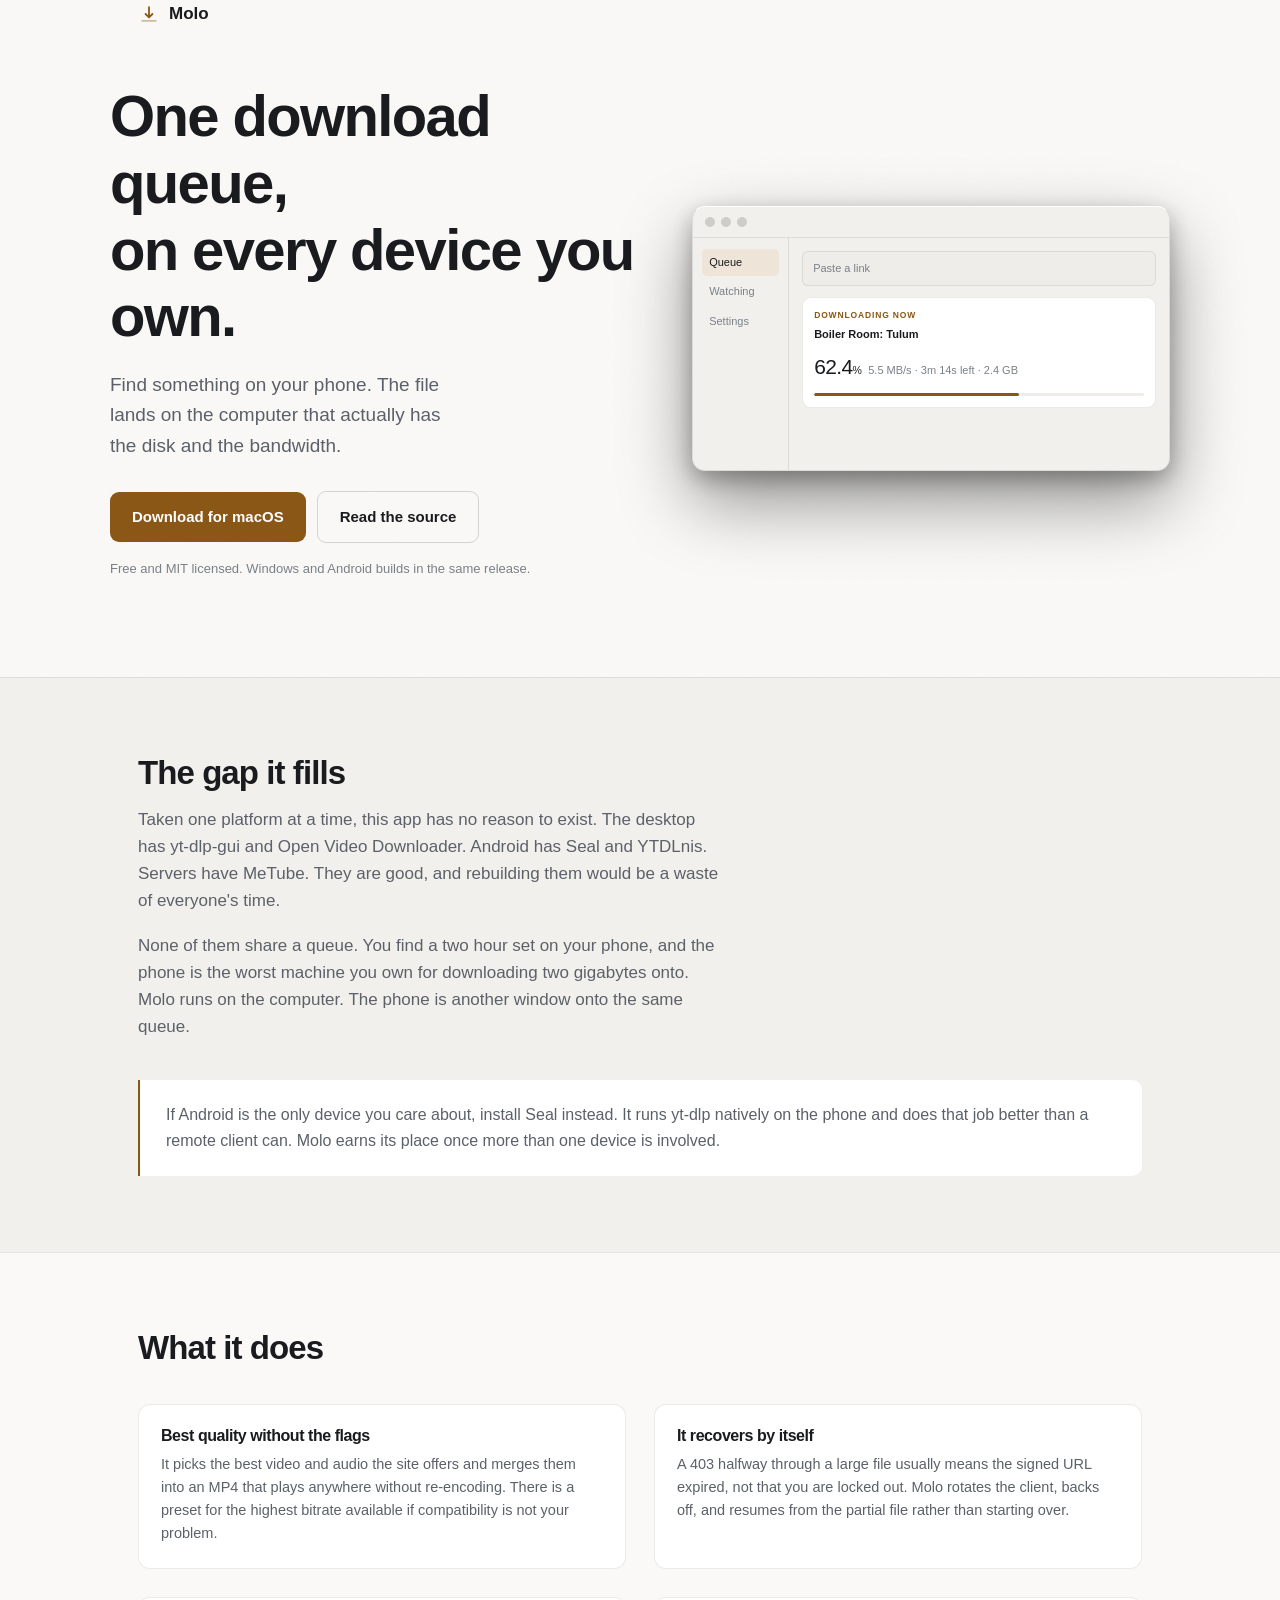
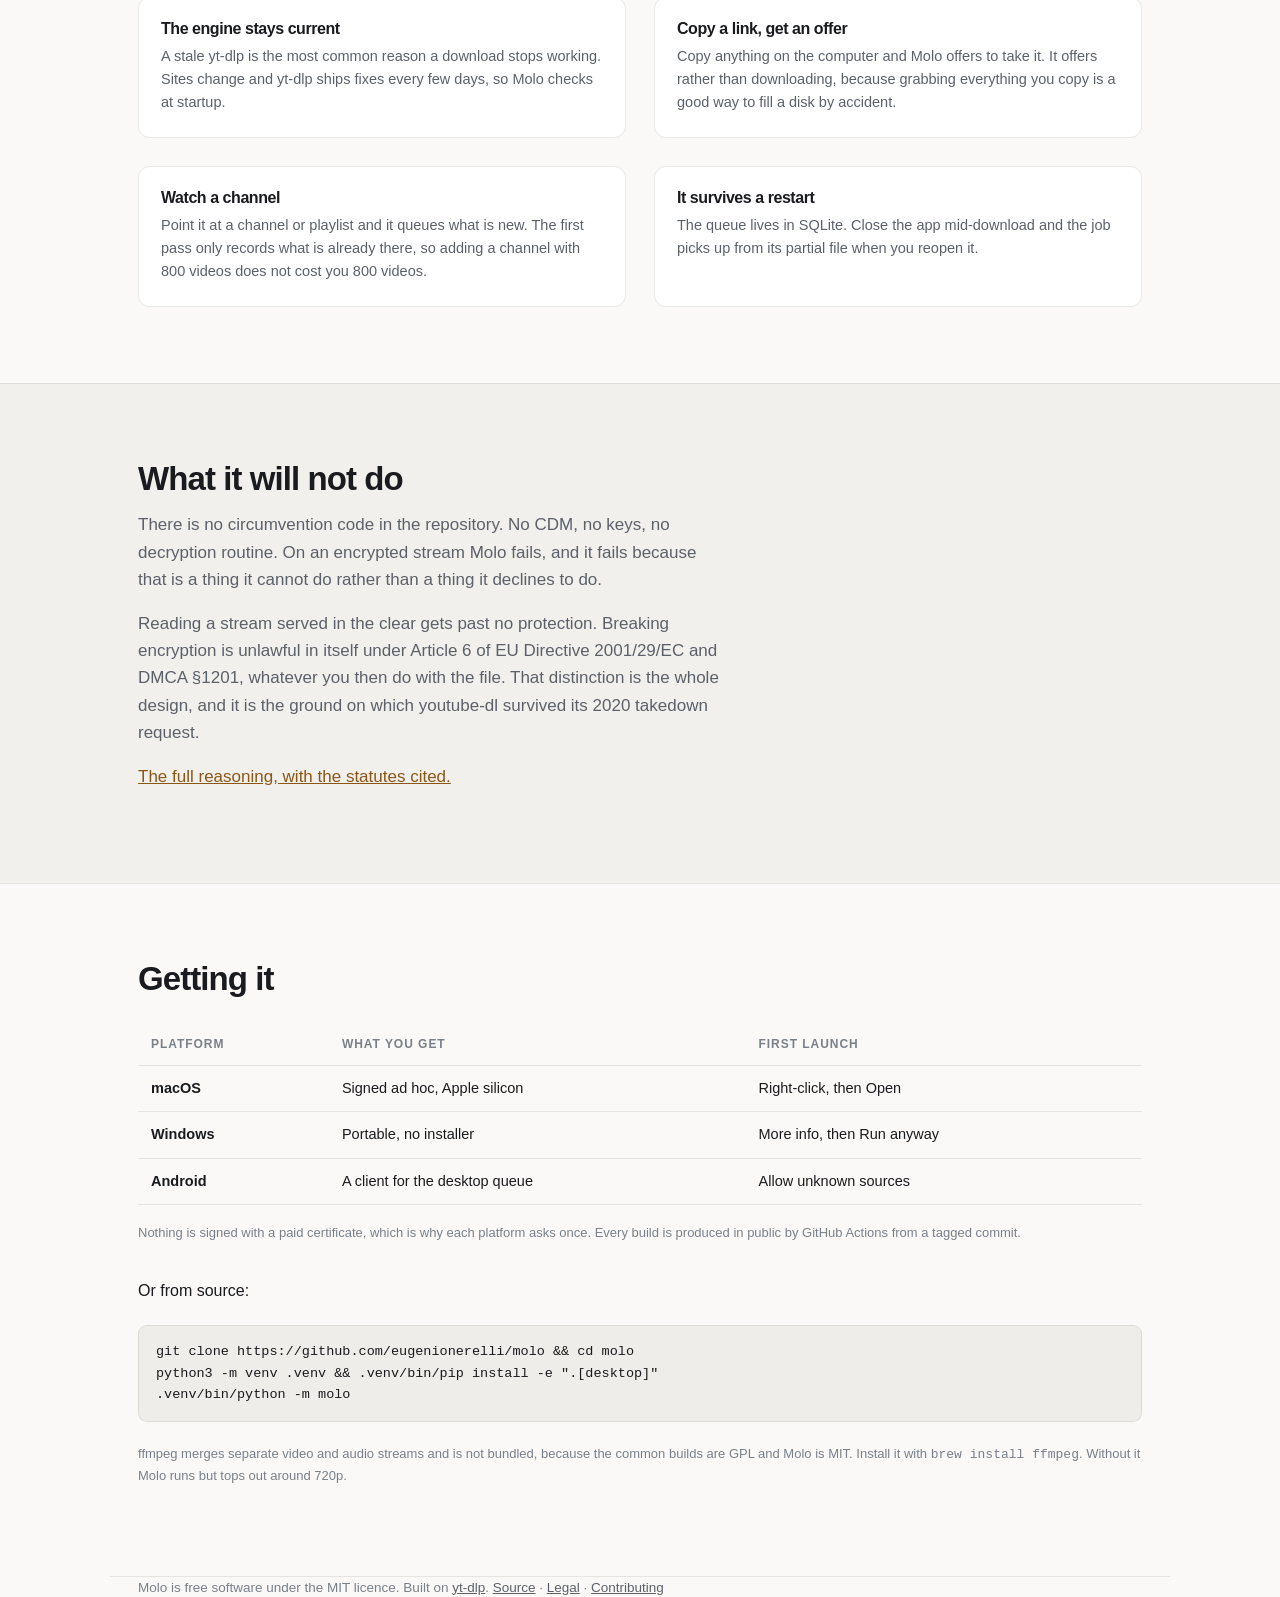
==== docs/index.html @ 7cc469b5 "v0.2.0: English first, a real interface, and the ffmpeg bug The reported bug had two halves. ffmpeg " ====
<!DOCTYPE html>
<html lang="en">
<head>
<meta charset="utf-8">
<meta name="viewport" content="width=device-width, initial-scale=1">
<title>Molo: one download queue, on every device you own</title>
<meta name="description" content="A local interface for yt-dlp. Paste a link on your phone, the file lands on the computer with the disk and the bandwidth. Open source, macOS, Windows and Android.">
<meta property="og:title" content="Molo">
<meta property="og:description" content="One download queue, on every device you own.">
<meta property="og:type" content="website">
<link rel="icon" href="../molo/web/icons/icon-192.png">
<style>
:root {
  --bg: #16171A; --panel: #1E2023; --card: #26282C; --sunken: #131416;
  --line: rgba(255,255,255,.08); --line-2: rgba(255,255,255,.14); --edge: rgba(255,255,255,.06);
  --text: #EDEEF0; --text-2: #A2A8B0; --text-3: #858C95;
  --accent: #DBA45E; --ink: #201403;
  --ease: cubic-bezier(.16,1,.3,1);
}
@media (prefers-color-scheme: light) {
  :root {
    --bg: #FAF9F7; --panel: #F2F0ED; --card: #FFF; --sunken: #EFEDE9;
    --line: rgba(26,22,18,.09); --line-2: rgba(26,22,18,.16); --edge: rgba(255,255,255,.9);
    --text: #1A1B1E; --text-2: #5C6169; --text-3: #7A8089;
    --accent: #8A5716; --ink: #FFF;
  }
}
* { box-sizing: border-box; }
body {
  margin: 0; background: var(--bg); color: var(--text);
  font-family: -apple-system, BlinkMacSystemFont, "Segoe UI", Roboto, sans-serif;
  font-size: 16px; line-height: 1.6; -webkit-font-smoothing: antialiased;
}
.grain {
  position: fixed; inset: 0; z-index: 0; pointer-events: none; opacity: .03;
  background-image: url("data:image/svg+xml,%3Csvg xmlns='http://www.w3.org/2000/svg' width='140' height='140'%3E%3Cfilter id='n'%3E%3CfeTurbulence type='fractalNoise' baseFrequency='.85' numOctaves='3'/%3E%3C/filter%3E%3Crect width='140' height='140' filter='url(%23n)'/%3E%3C/svg%3E");
}
main { position: relative; z-index: 1; }
.wrap { max-width: 1060px; margin: 0 auto; padding: 0 28px; }
a { color: var(--accent); }
h1, h2, h3 { letter-spacing: -.028em; line-height: 1.15; margin: 0; }
p { margin: 0 0 1em; }

/* header */
header { padding: 26px 0; }
.brand { display: flex; align-items: center; gap: 9px; font-weight: 680; font-size: 17px; }
.brand svg { width: 22px; height: 22px; color: var(--accent); }

/* hero: split, text weighted left */
.hero { display: grid; grid-template-columns: 1.05fr .95fr; gap: 54px; align-items: center; padding: 56px 0 84px; }
.hero h1 { font-size: clamp(38px, 5.2vw, 58px); font-weight: 700; }
.hero .sub { font-size: 19px; color: var(--text-2); margin: 20px 0 30px; max-width: 34ch; }
.cta { display: flex; gap: 11px; flex-wrap: wrap; align-items: center; }
.btn {
  display: inline-block; padding: 13px 22px; border-radius: 9px; font-size: 15px;
  font-weight: 620; text-decoration: none; transition: transform .15s var(--ease), filter .15s var(--ease);
}
.btn:hover { transform: translateY(-2px); }
.btn.solid { background: var(--accent); color: var(--ink); }
.btn.solid:hover { filter: brightness(1.08); }
.btn.line { border: 1px solid var(--line-2); color: var(--text); }
.meta { font-size: 13px; color: var(--text-3); margin-top: 16px; }

/* the app, drawn rather than screenshotted, so it cannot go stale */
.shot {
  border-radius: 13px; overflow: hidden; background: var(--panel);
  border: 1px solid var(--line); border-top-color: var(--edge);
  box-shadow: 0 30px 70px rgba(0,0,0,.42), 0 8px 22px rgba(0,0,0,.28);
  font-size: 11px;
}
.shot .bar { display: flex; gap: 6px; padding: 10px 12px; border-bottom: 1px solid var(--line); }
.shot .bar i { width: 10px; height: 10px; border-radius: 50%; background: var(--line-2); }
.shot .split { display: grid; grid-template-columns: 96px 1fr; min-height: 232px; }
.shot .side { border-right: 1px solid var(--line); padding: 11px 9px; }
.shot .side div { padding: 5px 7px; border-radius: 5px; color: var(--text-3); margin-bottom: 2px; }
.shot .side .on { background: rgba(219,164,94,.15); color: var(--text); }
.shot .main { padding: 13px; }
.shot .field { background: var(--sunken); border: 1px solid var(--line); border-radius: 6px; padding: 8px 10px; color: var(--text-3); margin-bottom: 11px; }
.shot .job { background: var(--card); border: 1px solid var(--line); border-radius: 9px; padding: 11px; }
.shot .kick { color: var(--accent); font-size: 8.5px; letter-spacing: .1em; font-weight: 700; }
.shot .name { font-weight: 620; margin: 3px 0 7px; }
.shot .num { font-size: 21px; font-weight: 300; letter-spacing: -.03em; }
.shot .rate { color: var(--text-3); margin-left: 7px; }
.shot .track { height: 3px; background: var(--sunken); border-radius: 99px; margin-top: 9px; overflow: hidden; }
.shot .track i { display: block; height: 100%; width: 62%; background: var(--accent); border-radius: 99px; }

/* sections */
section { padding: 76px 0; border-top: 1px solid var(--line); }
section.tint { background: var(--panel); }
h2 { font-size: clamp(25px, 3vw, 33px); font-weight: 680; margin-bottom: 14px; }
.lede { font-size: 17px; color: var(--text-2); max-width: 62ch; }

.pair { display: grid; grid-template-columns: 1fr 1fr; gap: 28px; margin-top: 38px; }
.item { padding: 22px; background: var(--card); border: 1px solid var(--line); border-radius: 12px; }
.item h3 { font-size: 16px; font-weight: 640; margin-bottom: 7px; }
.item p { font-size: 14.5px; color: var(--text-2); margin: 0; }

.quote {
  margin: 40px 0 0; padding: 22px 26px; border-left: 2px solid var(--accent);
  background: var(--card); border-radius: 0 10px 10px 0;
  font-size: 16px; color: var(--text-2);
}
pre {
  background: var(--sunken); border: 1px solid var(--line); border-radius: 9px;
  padding: 15px 17px; overflow-x: auto; font-size: 13.5px; margin: 22px 0;
}
code { font-family: ui-monospace, SFMono-Regular, Menlo, monospace; }
table { width: 100%; border-collapse: collapse; margin-top: 26px; font-size: 14.5px; }
th, td { text-align: left; padding: 11px 13px; border-bottom: 1px solid var(--line); }
th { font-size: 12px; text-transform: uppercase; letter-spacing: .08em; color: var(--text-3); font-weight: 620; }
td.plat { font-weight: 600; }

footer { padding: 44px 0 60px; border-top: 1px solid var(--line); font-size: 13.5px; color: var(--text-3); }
footer a { color: var(--text-2); }

@media (max-width: 860px) {
  .hero { grid-template-columns: 1fr; gap: 40px; padding: 30px 0 56px; }
  .pair { grid-template-columns: 1fr; gap: 14px; }
  section { padding: 54px 0; }
}
</style>
</head>
<body>
<div class="grain"></div>
<main>

<header class="wrap">
  <span class="brand">
    <svg viewBox="0 0 32 32" aria-hidden="true">
      <path d="M16 6v13M16 21l-5-5M16 21l5-5" fill="none" stroke="currentColor" stroke-width="2.6" stroke-linecap="round" stroke-linejoin="round"/>
      <path d="M6 26h20" fill="none" stroke="currentColor" stroke-width="2.6" stroke-linecap="round" opacity=".38"/>
    </svg>
    Molo
  </span>
</header>

<div class="wrap hero">
  <div>
    <h1>One download queue,<br>on every device you own.</h1>
    <p class="sub">Find something on your phone. The file lands on the computer that actually has the disk and the bandwidth.</p>
    <div class="cta">
      <a class="btn solid" href="https://github.com/eugenionerelli/molo/releases">Download for macOS</a>
      <a class="btn line" href="https://github.com/eugenionerelli/molo">Read the source</a>
    </div>
    <p class="meta">Free and MIT licensed. Windows and Android builds in the same release.</p>
  </div>

  <div class="shot" aria-hidden="true">
    <div class="bar"><i></i><i></i><i></i></div>
    <div class="split">
      <div class="side">
        <div class="on">Queue</div>
        <div>Watching</div>
        <div>Settings</div>
      </div>
      <div class="main">
        <div class="field">Paste a link</div>
        <div class="job">
          <div class="kick">DOWNLOADING NOW</div>
          <div class="name">Boiler Room: Tulum</div>
          <div><span class="num">62.4<span style="font-size:.5em">%</span></span><span class="rate">5.5 MB/s · 3m 14s left · 2.4 GB</span></div>
          <div class="track"><i></i></div>
        </div>
      </div>
    </div>
  </div>
</div>

<section class="tint">
  <div class="wrap">
    <h2>The gap it fills</h2>
    <p class="lede">
      Taken one platform at a time, this app has no reason to exist. The desktop has yt-dlp-gui and
      Open Video Downloader. Android has Seal and YTDLnis. Servers have MeTube. They are good, and
      rebuilding them would be a waste of everyone's time.
    </p>
    <p class="lede" style="margin-top:1em">
      None of them share a queue. You find a two hour set on your phone, and the phone is the worst
      machine you own for downloading two gigabytes onto. Molo runs on the computer. The phone is
      another window onto the same queue.
    </p>
    <div class="quote">
      If Android is the only device you care about, install Seal instead. It runs yt-dlp natively on
      the phone and does that job better than a remote client can. Molo earns its place once more
      than one device is involved.
    </div>
  </div>
</section>

<section>
  <div class="wrap">
    <h2>What it does</h2>
    <div class="pair">
      <div class="item">
        <h3>Best quality without the flags</h3>
        <p>It picks the best video and audio the site offers and merges them into an MP4 that plays
        anywhere without re-encoding. There is a preset for the highest bitrate available if
        compatibility is not your problem.</p>
      </div>
      <div class="item">
        <h3>It recovers by itself</h3>
        <p>A 403 halfway through a large file usually means the signed URL expired, not that you are
        locked out. Molo rotates the client, backs off, and resumes from the partial file rather
        than starting over.</p>
      </div>
      <div class="item">
        <h3>The engine stays current</h3>
        <p>A stale yt-dlp is the most common reason a download stops working. Sites change and
        yt-dlp ships fixes every few days, so Molo checks at startup.</p>
      </div>
      <div class="item">
        <h3>Copy a link, get an offer</h3>
        <p>Copy anything on the computer and Molo offers to take it. It offers rather than
        downloading, because grabbing everything you copy is a good way to fill a disk by accident.</p>
      </div>
      <div class="item">
        <h3>Watch a channel</h3>
        <p>Point it at a channel or playlist and it queues what is new. The first pass only records
        what is already there, so adding a channel with 800 videos does not cost you 800 videos.</p>
      </div>
      <div class="item">
        <h3>It survives a restart</h3>
        <p>The queue lives in SQLite. Close the app mid-download and the job picks up from its
        partial file when you reopen it.</p>
      </div>
    </div>
  </div>
</section>

<section class="tint">
  <div class="wrap">
    <h2>What it will not do</h2>
    <p class="lede">
      There is no circumvention code in the repository. No CDM, no keys, no decryption routine. On an
      encrypted stream Molo fails, and it fails because that is a thing it cannot do rather than a
      thing it declines to do.
    </p>
    <p class="lede" style="margin-top:1em">
      Reading a stream served in the clear gets past no protection. Breaking encryption is unlawful
      in itself under Article 6 of EU Directive 2001/29/EC and DMCA §1201, whatever you then do with
      the file. That distinction is the whole design, and it is the ground on which youtube-dl
      survived its 2020 takedown request.
    </p>
    <p class="lede" style="margin-top:1em">
      <a href="https://github.com/eugenionerelli/molo/blob/master/LEGAL.md">The full reasoning, with the statutes cited.</a>
    </p>
  </div>
</section>

<section>
  <div class="wrap">
    <h2>Getting it</h2>
    <table>
      <tr><th>Platform</th><th>What you get</th><th>First launch</th></tr>
      <tr><td class="plat">macOS</td><td>Signed ad hoc, Apple silicon</td><td>Right-click, then Open</td></tr>
      <tr><td class="plat">Windows</td><td>Portable, no installer</td><td>More info, then Run anyway</td></tr>
      <tr><td class="plat">Android</td><td>A client for the desktop queue</td><td>Allow unknown sources</td></tr>
    </table>
    <p class="meta" style="margin-top:18px">
      Nothing is signed with a paid certificate, which is why each platform asks once. Every build is
      produced in public by GitHub Actions from a tagged commit.
    </p>

    <p style="margin-top:34px">Or from source:</p>
    <pre><code>git clone https://github.com/eugenionerelli/molo &amp;&amp; cd molo
python3 -m venv .venv &amp;&amp; .venv/bin/pip install -e ".[desktop]"
.venv/bin/python -m molo</code></pre>
    <p class="meta">
      ffmpeg merges separate video and audio streams and is not bundled, because the common builds
      are GPL and Molo is MIT. Install it with <code>brew install ffmpeg</code>. Without it Molo runs
      but tops out around 720p.
    </p>
  </div>
</section>

<footer class="wrap">
  Molo is free software under the MIT licence.
  Built on <a href="https://github.com/yt-dlp/yt-dlp">yt-dlp</a>.
  <a href="https://github.com/eugenionerelli/molo">Source</a> ·
  <a href="https://github.com/eugenionerelli/molo/blob/master/LEGAL.md">Legal</a> ·
  <a href="https://github.com/eugenionerelli/molo/blob/master/CONTRIBUTING.md">Contributing</a>
</footer>

</main>
</body>
</html>
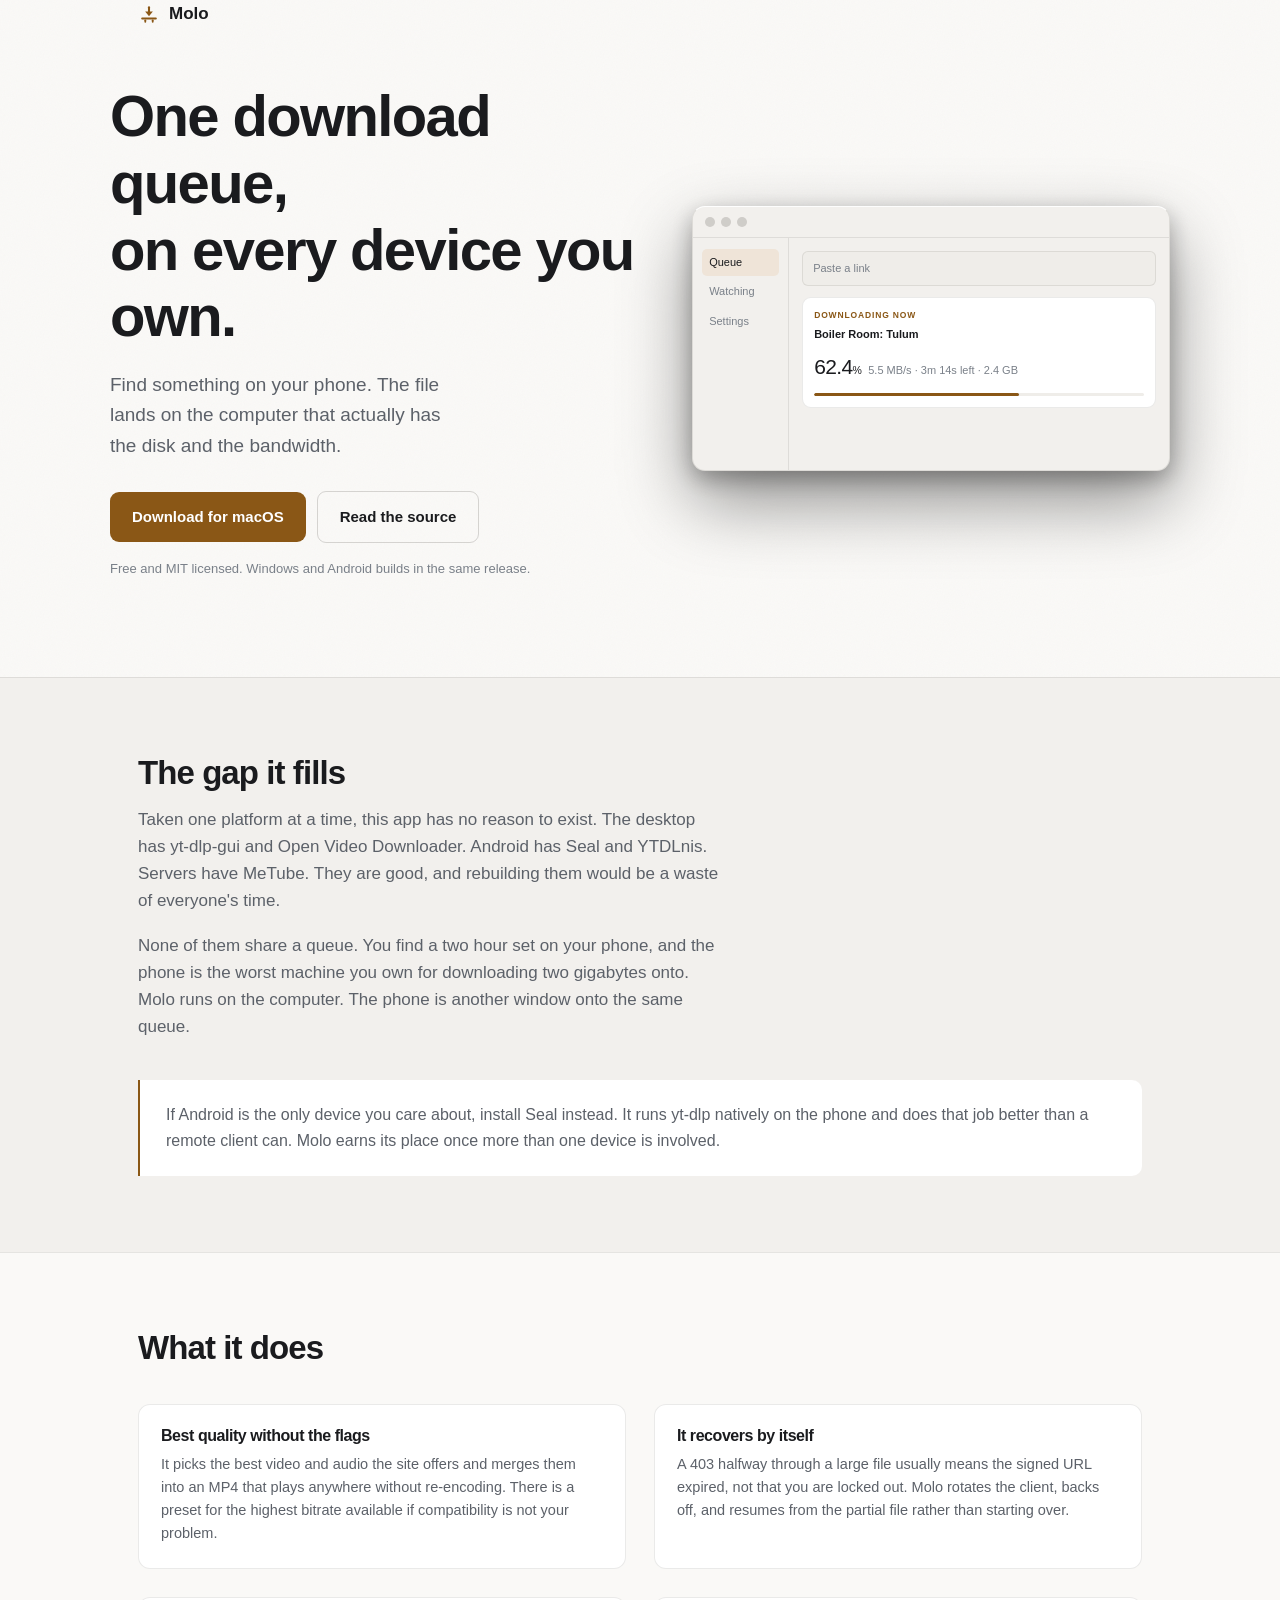
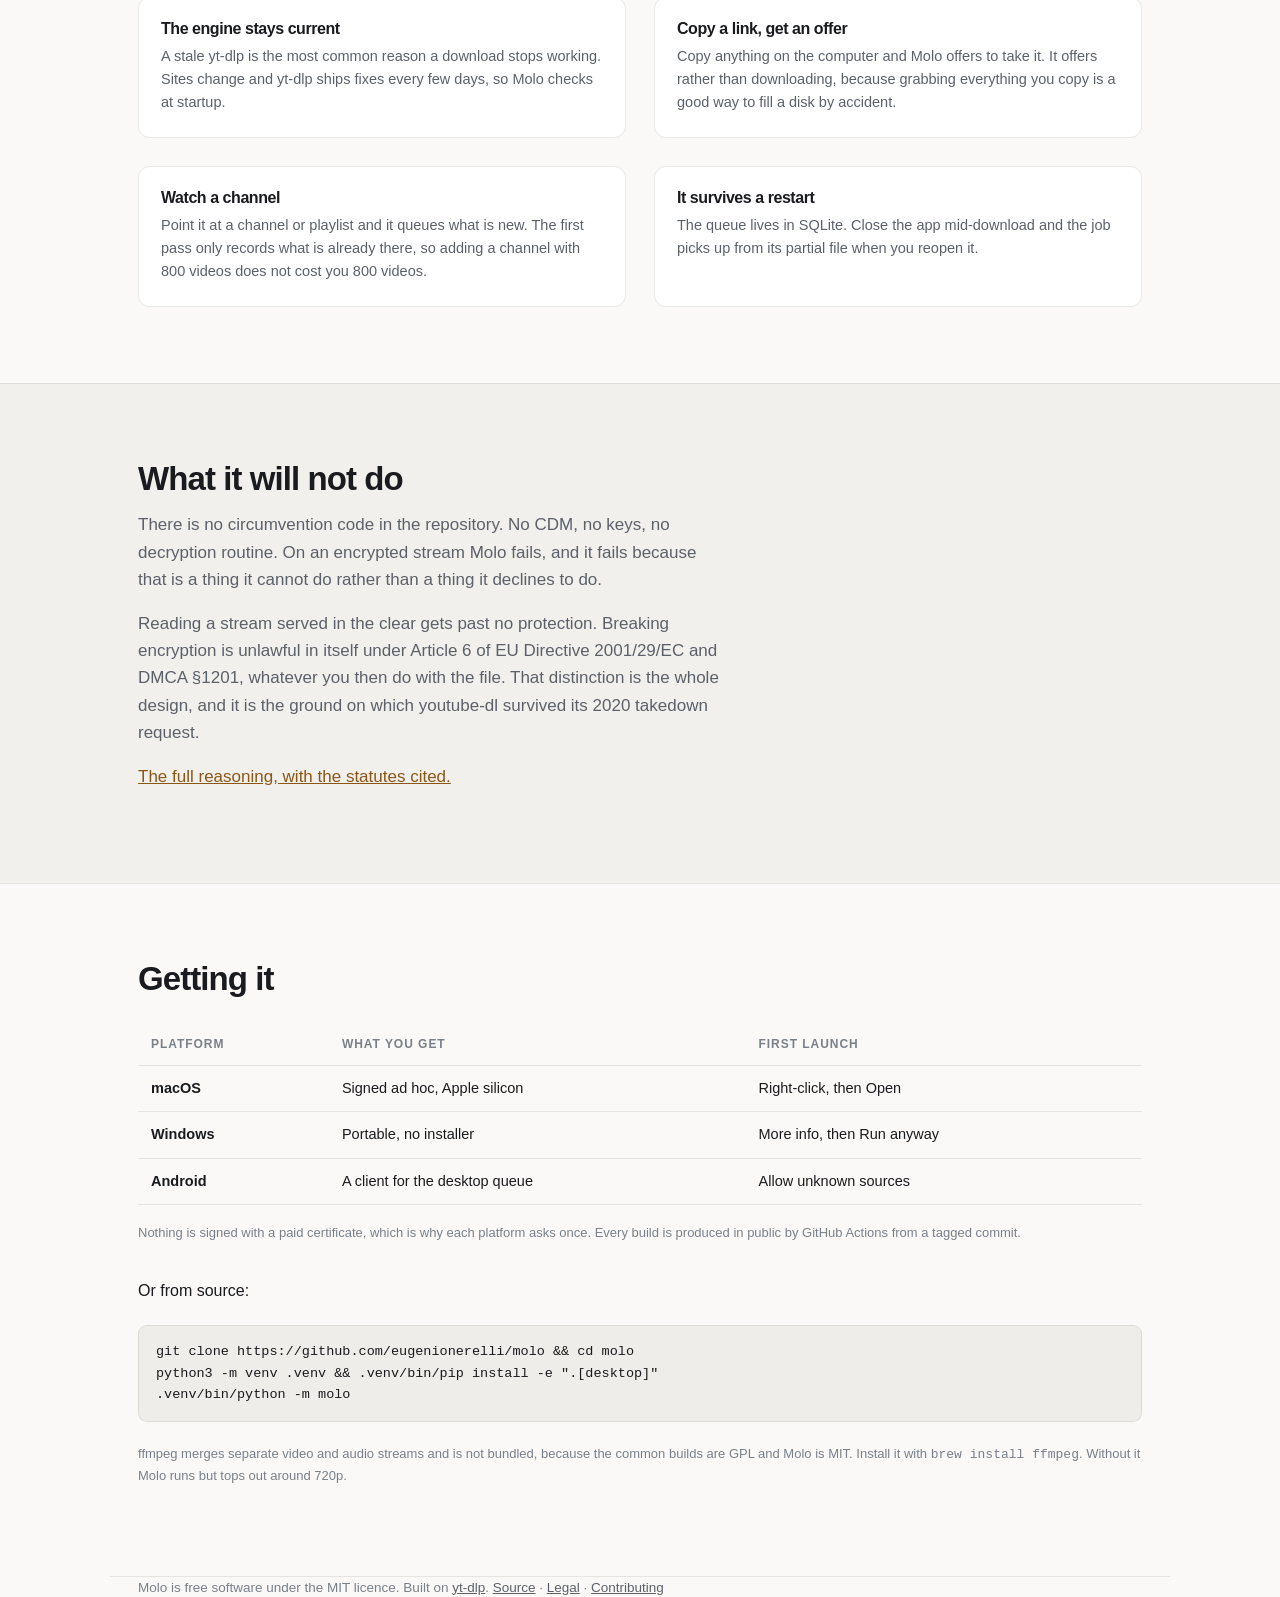
==== commit faf1c04a: "v0.3.0: three bugs from real use, and a mark that means something All three came from the first pers" ====
--- a/docs/index.html
+++ b/docs/index.html
@@ -126,9 +126,12 @@
 
 <header class="wrap">
   <span class="brand">
-    <svg viewBox="0 0 32 32" aria-hidden="true">
-      <path d="M16 6v13M16 21l-5-5M16 21l5-5" fill="none" stroke="currentColor" stroke-width="2.6" stroke-linecap="round" stroke-linejoin="round"/>
-      <path d="M6 26h20" fill="none" stroke="currentColor" stroke-width="2.6" stroke-linecap="round" opacity=".38"/>
+    <svg viewBox="0 0 32 32" fill="currentColor" aria-hidden="true">
+      <rect x="14.5" y="4.6" width="3" height="9.4" rx="1.4"/>
+      <path d="M10.4 12.4h11.2L16 19.4z"/>
+      <rect x="4.6" y="21.1" width="22.8" height="3" rx="1.5"/>
+      <rect x="9.3" y="23.9" width="2.6" height="4.8" rx="1.3"/>
+      <rect x="20.1" y="23.9" width="2.6" height="4.8" rx="1.3"/>
     </svg>
     Molo
   </span>
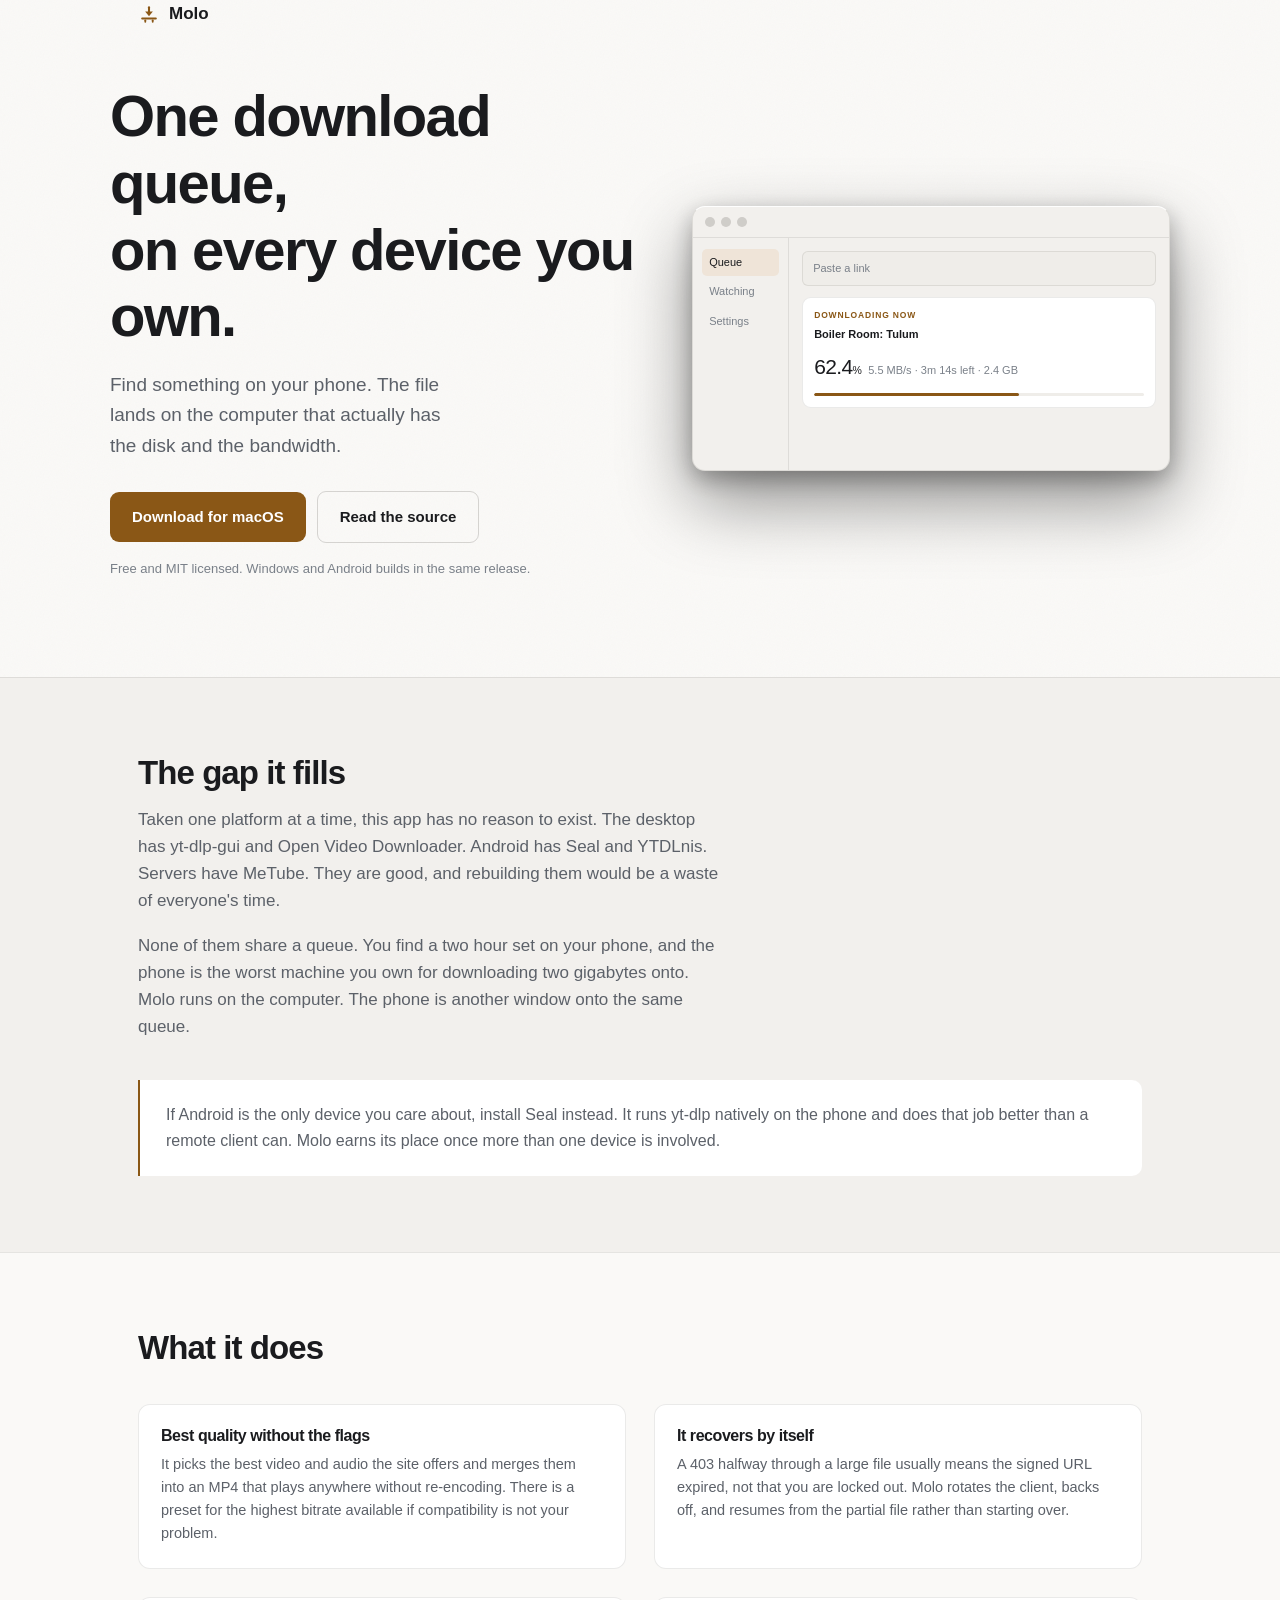
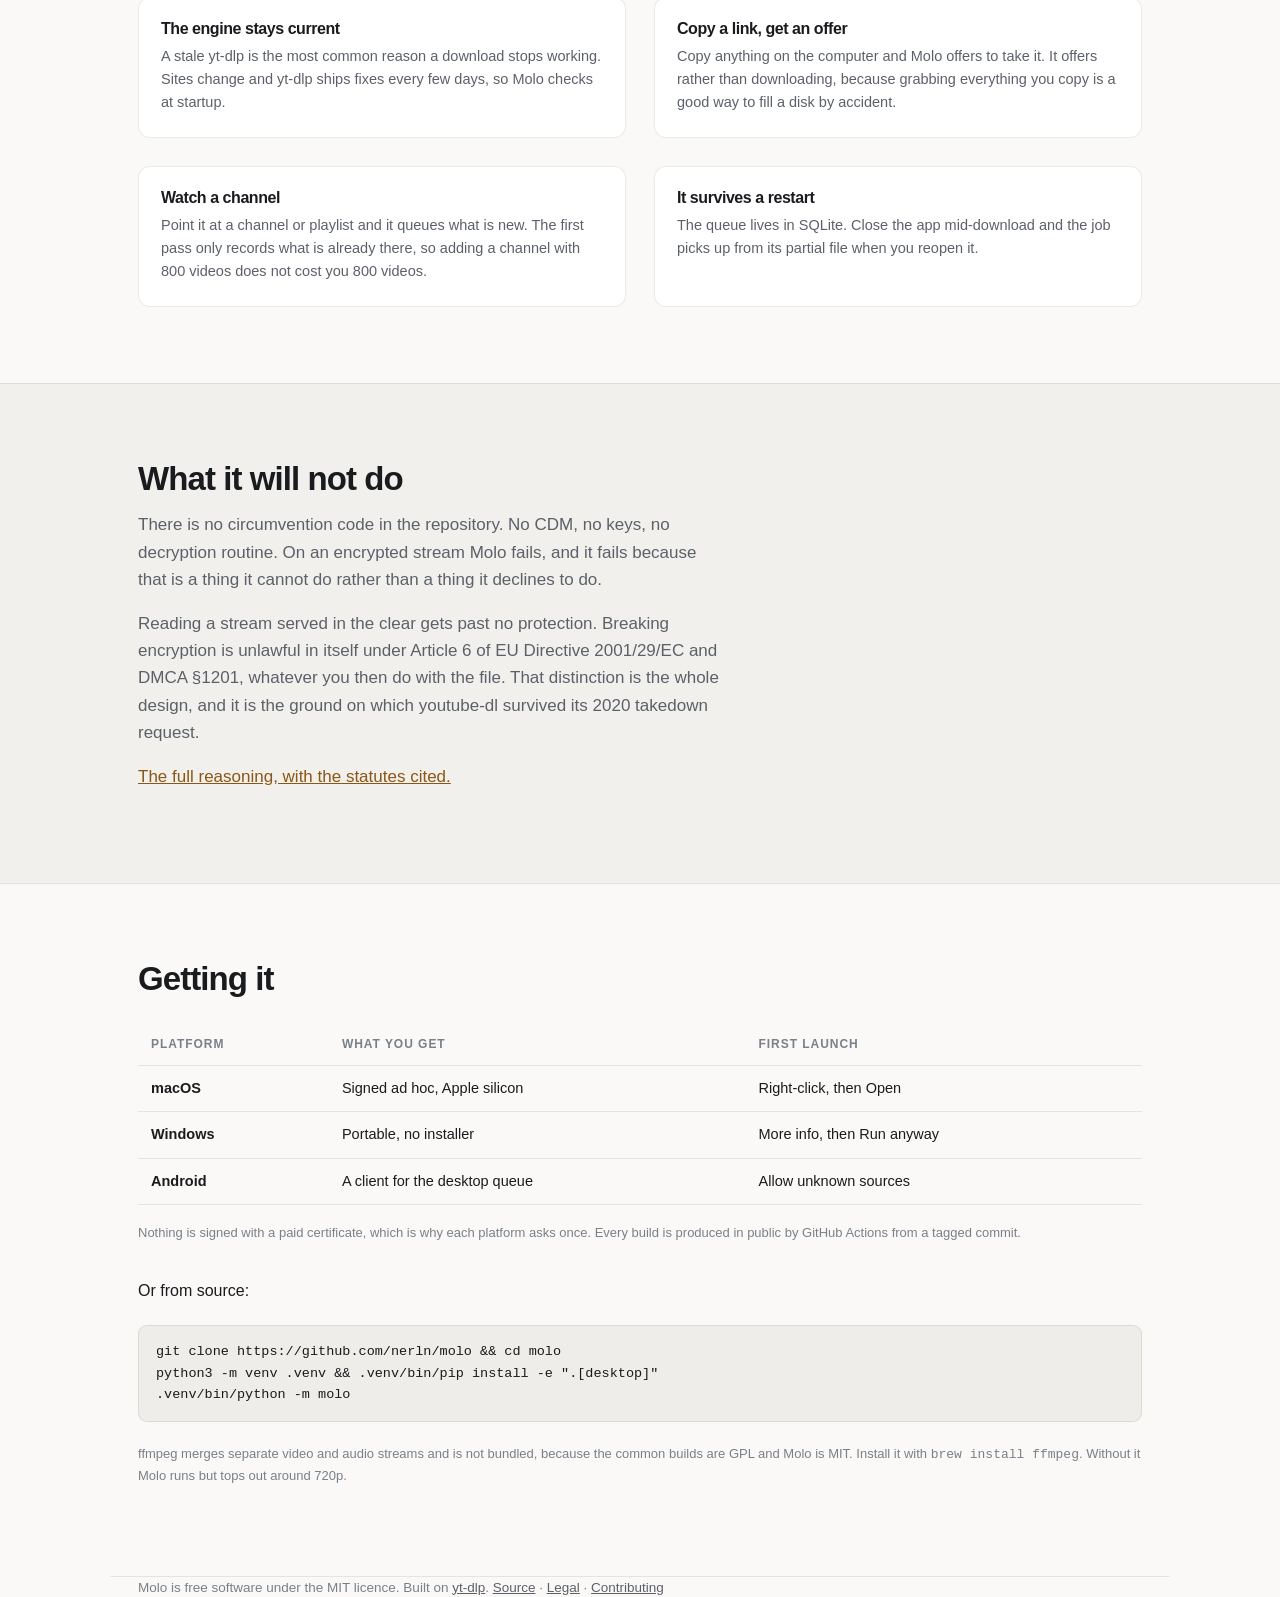
==== commit 2140a0b2: "Point every link at the new account, the Pages ones were dead github.com/<old>/<repo> still redirect" ====
--- a/docs/index.html
+++ b/docs/index.html
@@ -142,8 +142,8 @@
     <h1>One download queue,<br>on every device you own.</h1>
     <p class="sub">Find something on your phone. The file lands on the computer that actually has the disk and the bandwidth.</p>
     <div class="cta">
-      <a class="btn solid" href="https://github.com/eugenionerelli/molo/releases">Download for macOS</a>
-      <a class="btn line" href="https://github.com/eugenionerelli/molo">Read the source</a>
+      <a class="btn solid" href="https://github.com/nerln/molo/releases">Download for macOS</a>
+      <a class="btn line" href="https://github.com/nerln/molo">Read the source</a>
     </div>
     <p class="meta">Free and MIT licensed. Windows and Android builds in the same release.</p>
   </div>
@@ -245,7 +245,7 @@
       survived its 2020 takedown request.
     </p>
     <p class="lede" style="margin-top:1em">
-      <a href="https://github.com/eugenionerelli/molo/blob/master/LEGAL.md">The full reasoning, with the statutes cited.</a>
+      <a href="https://github.com/nerln/molo/blob/master/LEGAL.md">The full reasoning, with the statutes cited.</a>
     </p>
   </div>
 </section>
@@ -265,7 +265,7 @@
     </p>
 
     <p style="margin-top:34px">Or from source:</p>
-    <pre><code>git clone https://github.com/eugenionerelli/molo &amp;&amp; cd molo
+    <pre><code>git clone https://github.com/nerln/molo &amp;&amp; cd molo
 python3 -m venv .venv &amp;&amp; .venv/bin/pip install -e ".[desktop]"
 .venv/bin/python -m molo</code></pre>
     <p class="meta">
@@ -279,9 +279,9 @@
 <footer class="wrap">
   Molo is free software under the MIT licence.
   Built on <a href="https://github.com/yt-dlp/yt-dlp">yt-dlp</a>.
-  <a href="https://github.com/eugenionerelli/molo">Source</a> ·
-  <a href="https://github.com/eugenionerelli/molo/blob/master/LEGAL.md">Legal</a> ·
-  <a href="https://github.com/eugenionerelli/molo/blob/master/CONTRIBUTING.md">Contributing</a>
+  <a href="https://github.com/nerln/molo">Source</a> ·
+  <a href="https://github.com/nerln/molo/blob/master/LEGAL.md">Legal</a> ·
+  <a href="https://github.com/nerln/molo/blob/master/CONTRIBUTING.md">Contributing</a>
 </footer>
 
 </main>
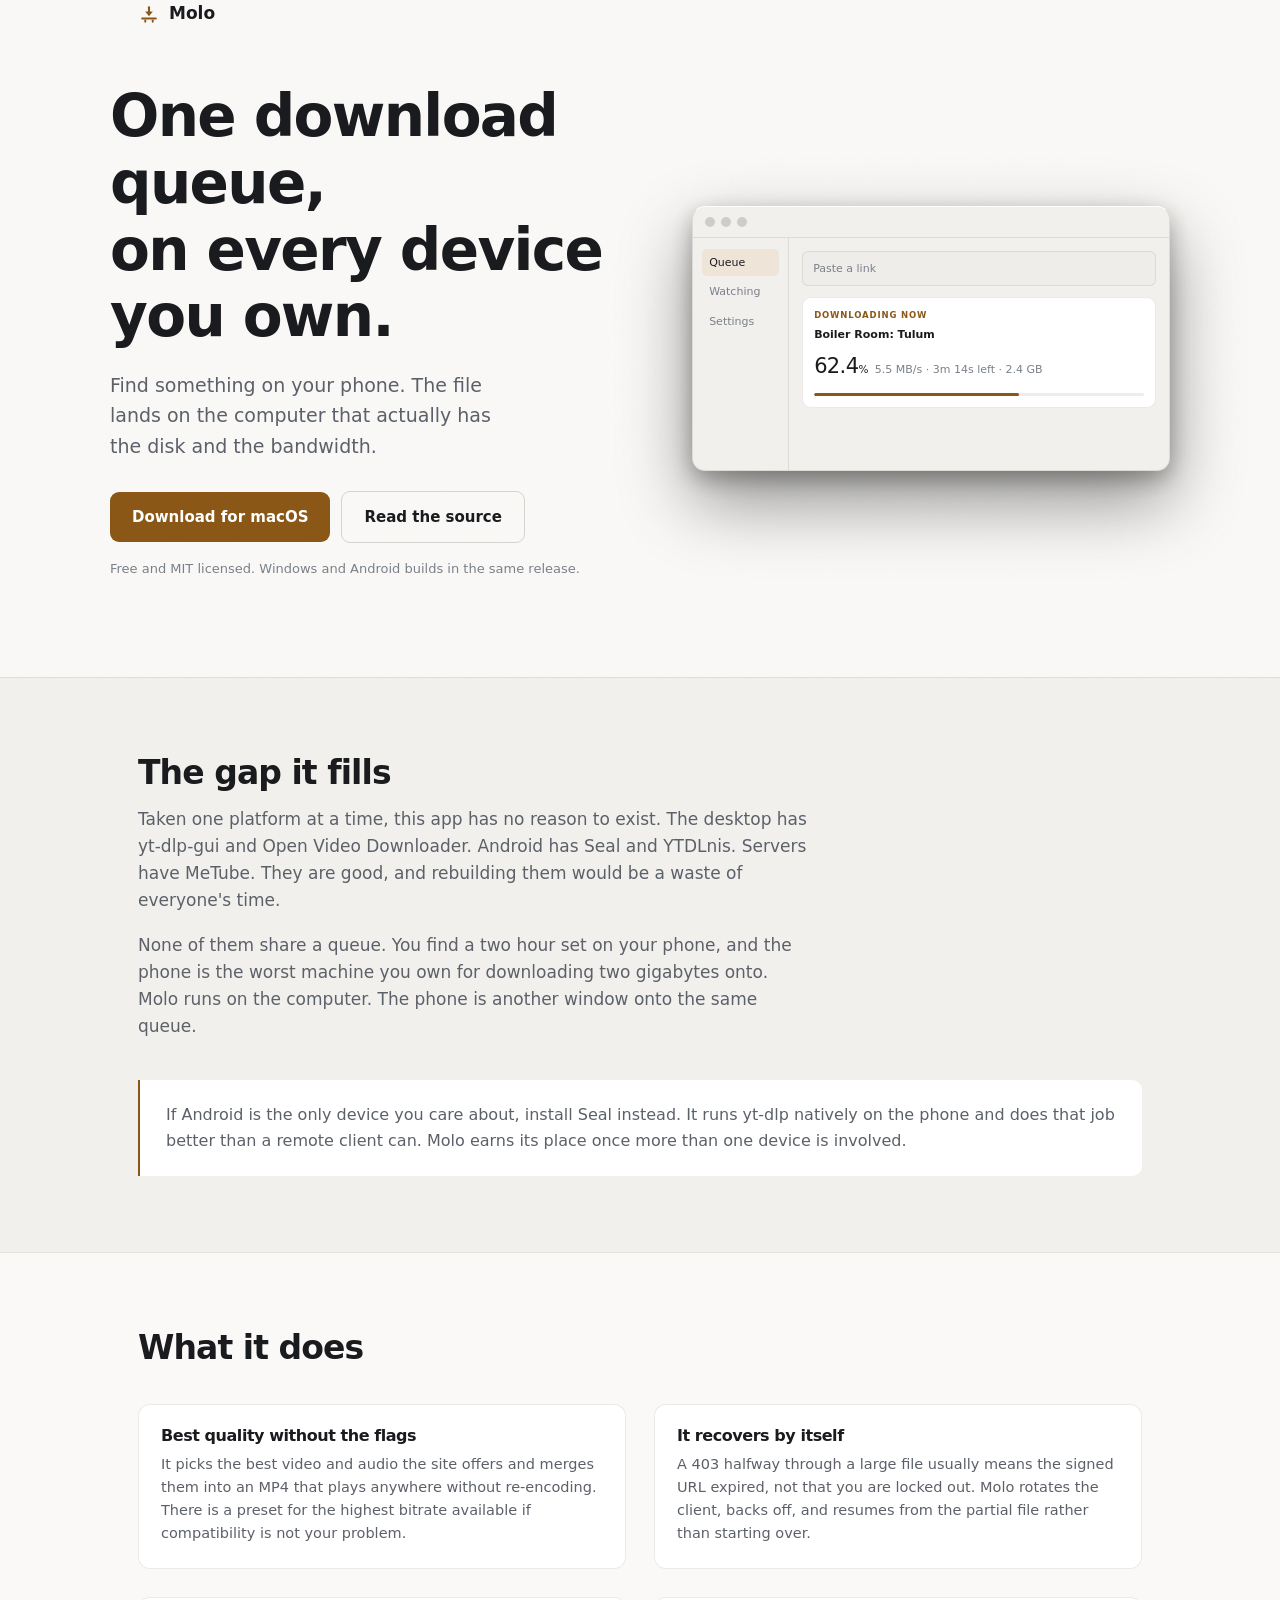
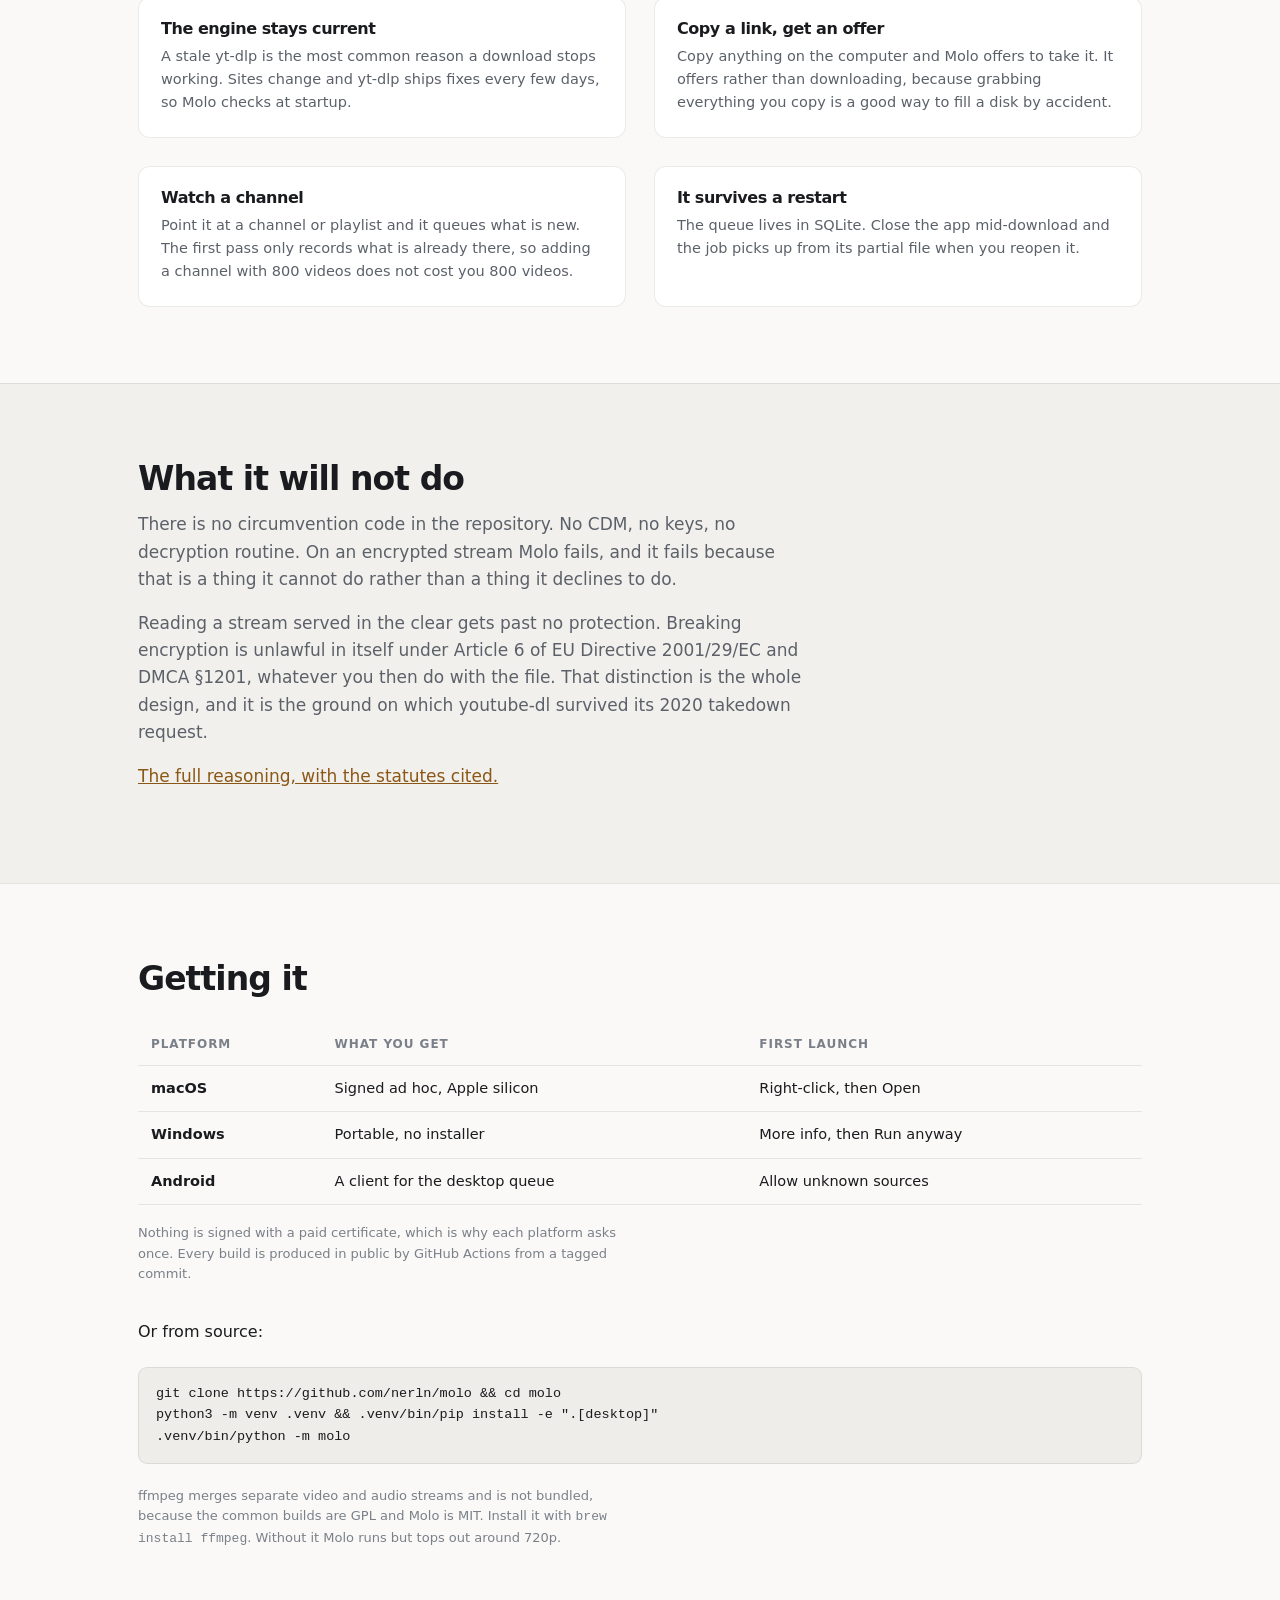
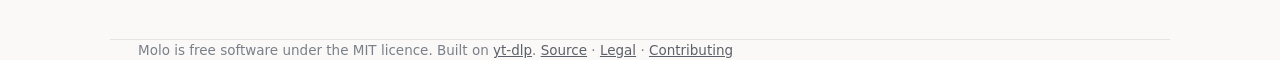
==== commit ee812bb4: "Passato impeccable sul sito e sull'interfaccia impeccable (github.com/pbakaus/impeccable) rende la p" ====
--- a/docs/index.html
+++ b/docs/index.html
@@ -28,7 +28,7 @@
 * { box-sizing: border-box; }
 body {
   margin: 0; background: var(--bg); color: var(--text);
-  font-family: -apple-system, BlinkMacSystemFont, "Segoe UI", Roboto, sans-serif;
+  font-family: system-ui, -apple-system, BlinkMacSystemFont, "Segoe UI", sans-serif;
   font-size: 16px; line-height: 1.6; -webkit-font-smoothing: antialiased;
 }
 .grain {
@@ -111,6 +111,7 @@
 td.plat { font-weight: 600; }
 
 footer { padding: 44px 0 60px; border-top: 1px solid var(--line); font-size: 13.5px; color: var(--text-3); }
+footer p, .meta { max-width: 58ch; }
 footer a { color: var(--text-2); }
 
 @media (max-width: 860px) {
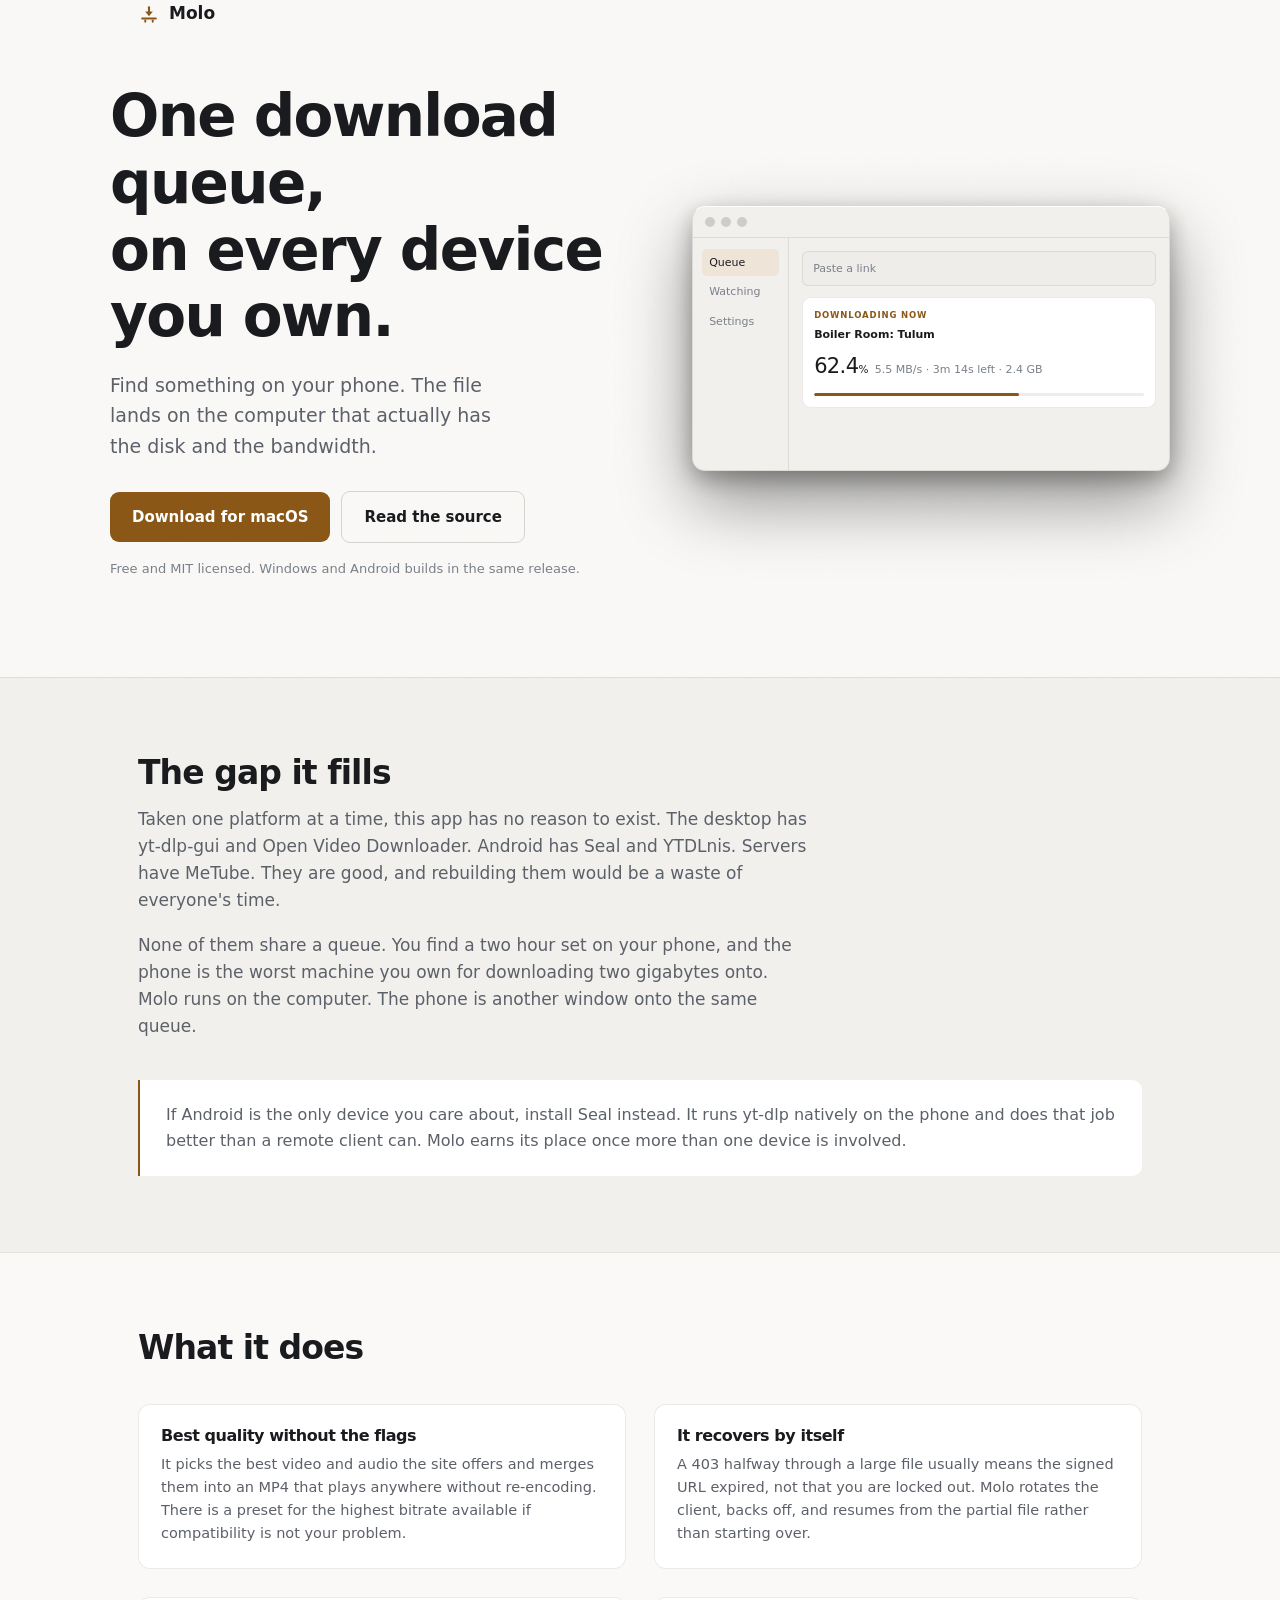
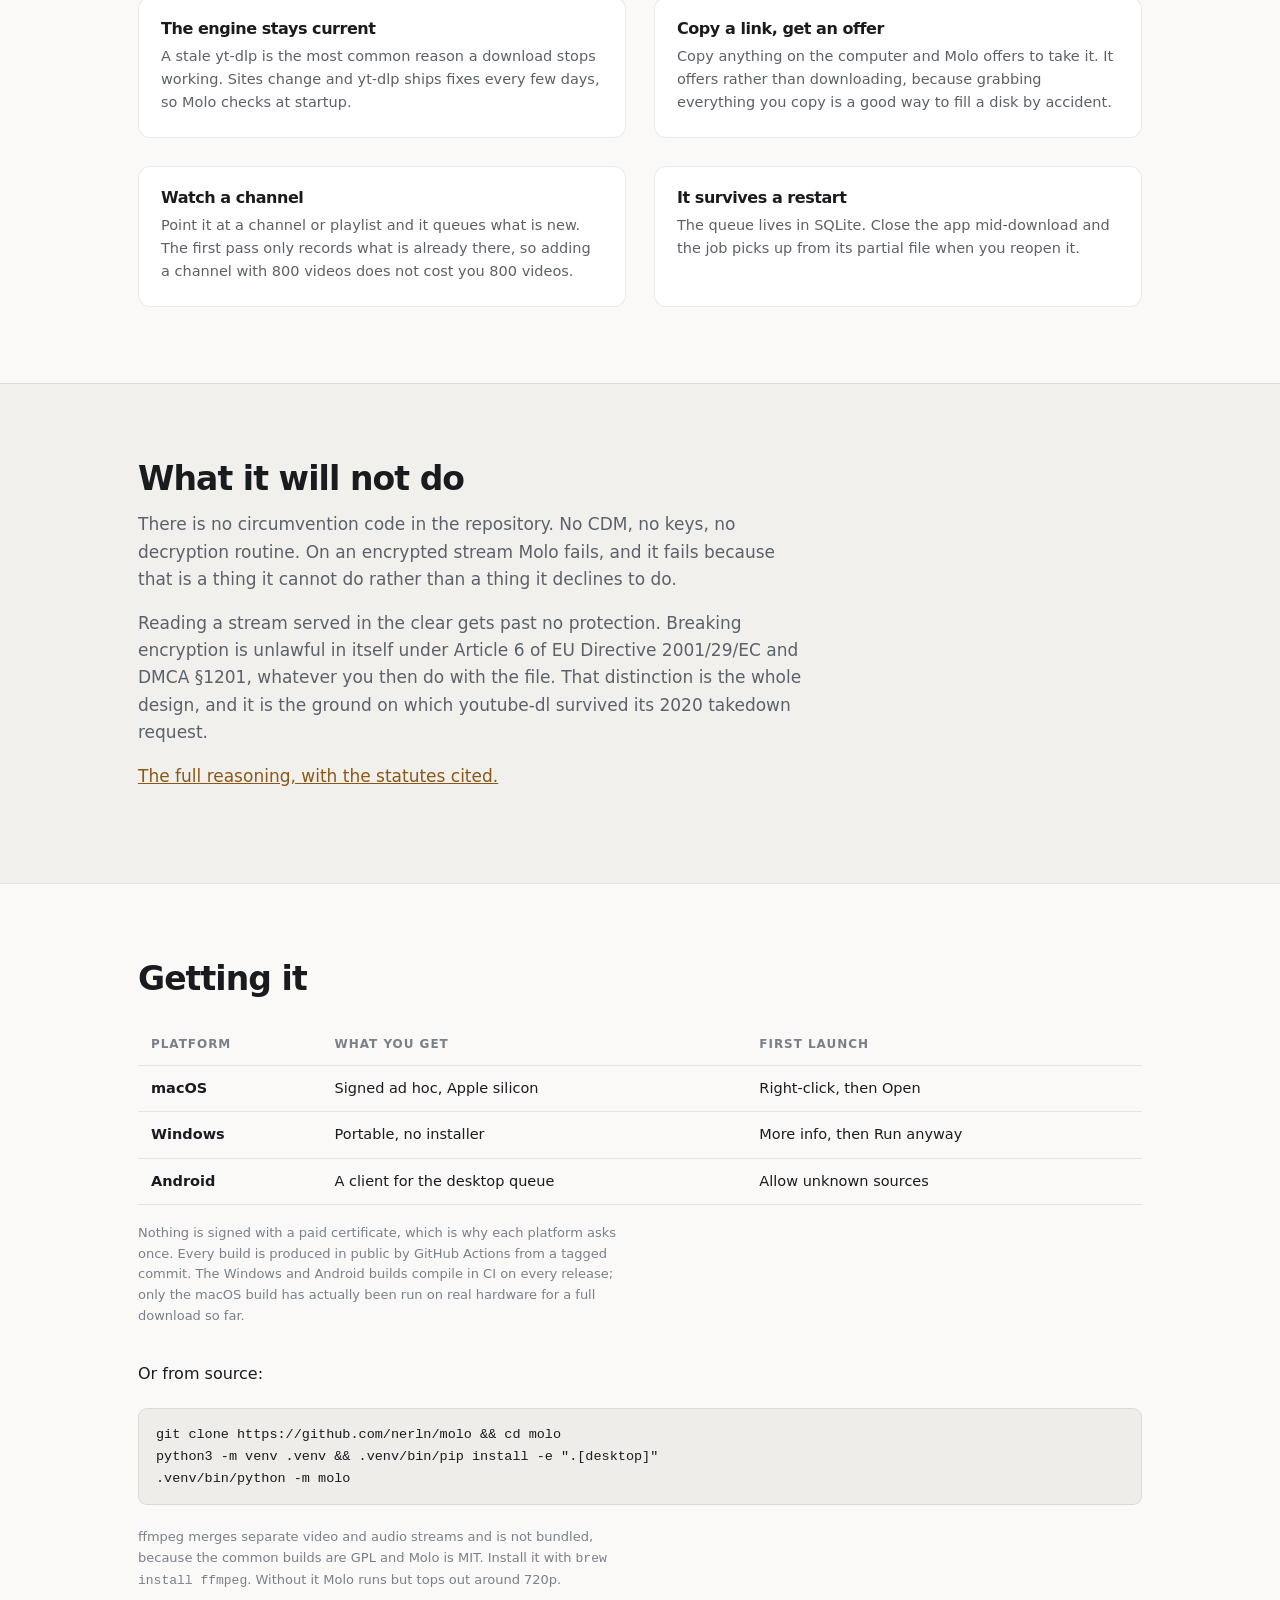
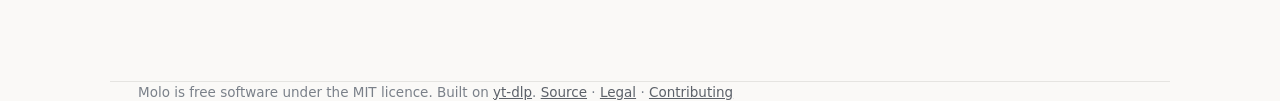
==== commit c2f7901f: "L'icona puntava fuori da docs/ e la pagina taceva su Windows e Android mai provati Co-Authored-By: C" ====
--- a/docs/index.html
+++ b/docs/index.html
@@ -8,7 +8,7 @@
 <meta property="og:title" content="Molo">
 <meta property="og:description" content="One download queue, on every device you own.">
 <meta property="og:type" content="website">
-<link rel="icon" href="../molo/web/icons/icon-192.png">
+<link rel="icon" href="icon-192.png">
 <style>
 :root {
   --bg: #16171A; --panel: #1E2023; --card: #26282C; --sunken: #131416;
@@ -262,7 +262,9 @@
     </table>
     <p class="meta" style="margin-top:18px">
       Nothing is signed with a paid certificate, which is why each platform asks once. Every build is
-      produced in public by GitHub Actions from a tagged commit.
+      produced in public by GitHub Actions from a tagged commit. The Windows and Android builds compile
+      in CI on every release; only the macOS build has actually been run on real hardware for a full
+      download so far.
     </p>
 
     <p style="margin-top:34px">Or from source:</p>
